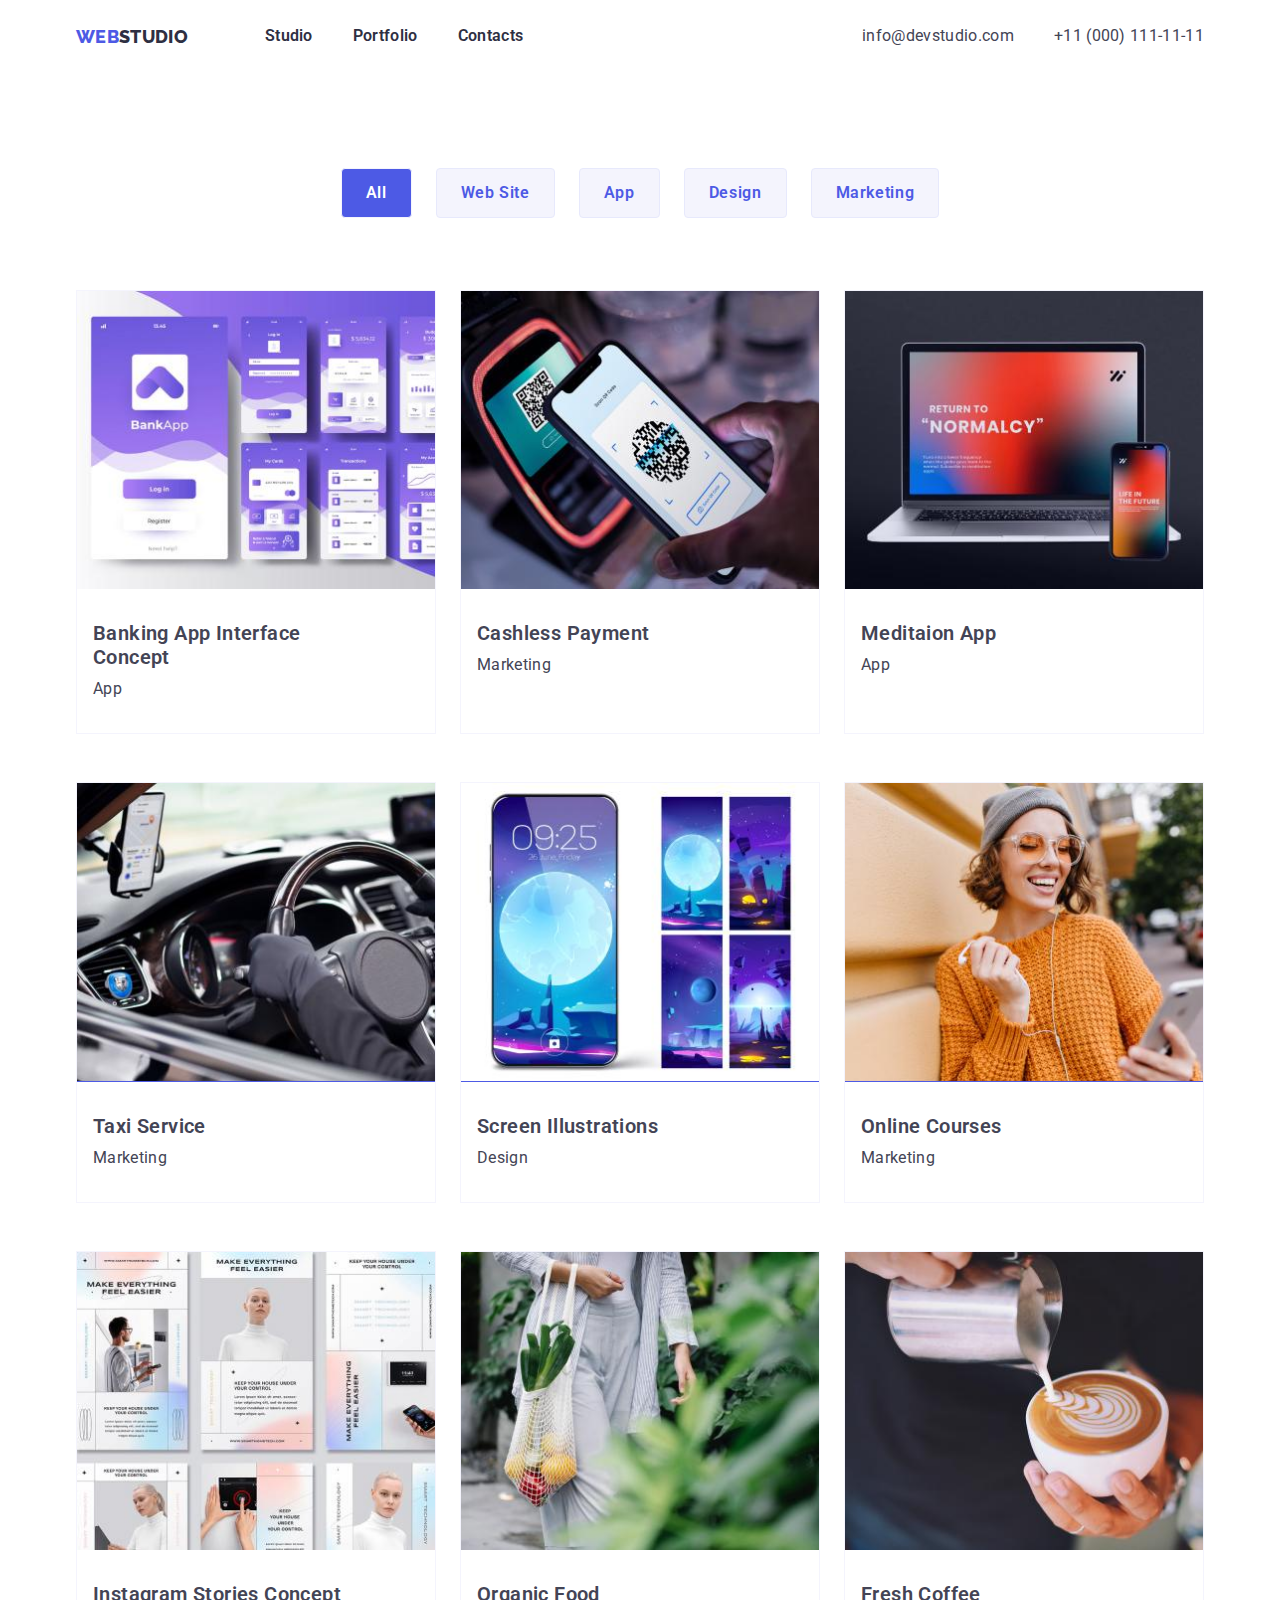
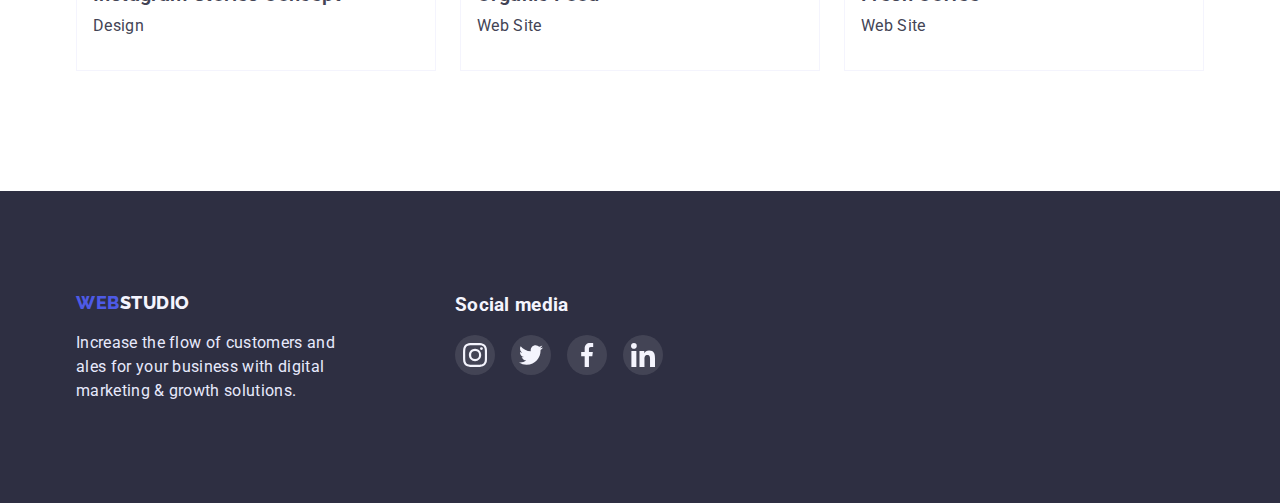
==== portfolio.html @ b6b01c93 "goit-markup-hw-05" ====
<!DOCTYPE html>
<html lang="en">
<head>
    <meta charset="UTF-8">
    <meta http-equiv="X-UA-Compatible" content="IE=edge">
    <meta name="viewport" content="width=device-width, initial-scale=1.0">
    <title>WebStudio</title>
<link rel="preconnect" href="https://fonts.googleapis.com">
<link rel="preconnect" href="https://fonts.gstatic.com" crossorigin>
<link
    href="https://fonts.googleapis.com/css2?family=Montserrat:wght@400;700&family=Raleway:wght@800&family=Roboto:wght@300;400;700&display=swap"
    rel="stylesheet">
<link rel="stylesheet" href="https://cdnjs.cloudflare.com/ajax/libs/modern-normalize/1.0.0/modern-normalize.min.css" >
<link rel="stylesheet" href="./css/styles.css">
</head>
<body>
<header>
    <div class="container header-container">
        <nav class="logo-nav">
            <a class="logo" href="./index.html"><span class="logo-color">web</span>studio</a>
                <ul class="header-nav list">
                    <li class="header-item"><a class="link menu-link" href="./index.html">Studio</a></li>
                    <li class="header-item"><a class="link menu-link" href="./portfolio.html">Portfolio</a></li>
                    <li class="header-item"><a class="link menu-link" href="#">Contacts</a></li>
                </ul>
        </nav>
                <ul class="contacts-iteam list">
                    <li class="contacts-list">
                <a class="contacts-link menu-link" href="mailto:info@devstudio.com">info@devstudio.com</a>
                    </li>
                    <li class="contacts-list">
                <a class="contacts-link menu-link" href="tel:+110001111111">+11 (000) 111-11-11</a>
                    </li>
                </ul>
    </div>
</header>
    <main>
        <section class="main-section">
            <div class="container">
                <h1 class="visually-hidden">Portfolio filter</h1>
                    <ul class="button-iteam list">
                        <li class="button-list">
                            <button class="button btn-all" type="button">All</button>
                        </li>
                        <li class="button-list">
                            <button class="button" type="button">Web Site</button>
                        </li>
                        <li class="button-list">
                            <button class="button" type="button">App</button>
                        </li>
                        <li class="button-list">
                            <button class="button" type="button">Design</button>
                        </li>
                        <li class="button-list">
                            <button class="button button-last" type="button">Marketing</button>
                        </li>
                    </ul>
        
                <ul class="list card-set">
                    <li class="list-item">
                        <article class="card">
                            <div class="card-thumb">
                                
                                <a class="card-link" href="#">
                                    <div class="list-item-img">
                                <img class="card-image" src="./images/img8.jpg" alt="bankapp" width="360">
                                    <p class="overlay">14 Stylish and User-Friendly App Design Concepts · Task Manager App · Calorie Tracker App · Exotic Fruit Ecommerce
                                        App ·
                                        Cloud Storage App</p>
                                        </div>
                            </a>
                            </div>
                            <div class="card-content">
                                <h2 class="card-heading">Banking App Interface Concept</h2>
                                <p class="card-text">App</p>
                            </div>
                        </article>
                    </li>
                    <li class="list-item">
                        <article class="card">
                            <div class="card-thumb">
                                <a class="card-link" href="#">
                                    <div class="list-item-img">
                                <img class="card-image" src="./images/img9.jpg" alt="cashless-payment" width="360">
                                <p class="overlay">14 Stylish and User-Friendly App Design Concepts · Task Manager App · Calorie Tracker App · Exotic
                                    Fruit Ecommerce
                                    App ·
                                    Cloud Storage App</p>
                            </div>
                            </a>
                            </div>
                            <div class="card-content">
                                <h2 class="card-heading">Cashless Payment</h2>
                                <p class="card-text">Marketing</p>
                            </div>  
                        </article>
                    </li>
                    <li class="list-item">
                        <article class="card">
                            <div class="card-thumb">
                                <a class="card-link" href="#">
                                <div class="list-item-img">
                                    <img class="card-image" src="./images/img10.jpg" alt="meditaion-app" width="360">
                                <p class="overlay">14 Stylish and User-Friendly App Design Concepts · Task Manager App · Calorie Tracker App · Exotic
                                    Fruit Ecommerce
                                    App ·
                                    Cloud Storage App</p>
                            </div>
                                </a>
                            </div>
                            <div class="card-content">
                                <h2 class="card-heading">Meditaion App</h2>
                                <p class="card-text">App</p>
                            </div>
                        </article>
                    </li>
                    <li class="list-item">
                        <article class="card">
                            <div class="card-thumb">
                                <a class="card-link" href="#">
                                <div class="list-item-img">
                                    <img class="card-image" src="./images/img11.jpg" alt="taxi-service" width="360">
                                <p class="overlay">14 Stylish and User-Friendly App Design Concepts · Task Manager App · Calorie Tracker App · Exotic
                                    Fruit Ecommerce
                                    App ·
                                    Cloud Storage App</p>
                                </div>
                            </a>
                            </div>
                            <div class="card-content">
                                <h2 class="card-heading">Taxi Service</h2>
                                <p class="card-text">Marketing</p>
               
                            </div>
                        </article>
                    </li>
                    <li class="list-item">
                        <article class="card">
                            <div class="card-thumb">
                                <a class="card-link" href="#">
                                    <div class="list-item-img">
                                <img class="card-image" src="./images/img12.jpg" alt="screen-illustrations" width="360">
                            <p class="overlay">14 Stylish and User-Friendly App Design Concepts · Task Manager App · Calorie Tracker App · Exotic
                                Fruit Ecommerce
                                App ·
                                Cloud Storage App</p>
                                    </div>
                            </a>
                            </div>
                            <div class="card-content">
                                <h2 class="card-heading">Screen Illustrations</h2>
                                <p class="card-text">Design</p> 
                            </div>
                        </article>
                    </li>
                    <li class="list-item">
                        <article class="card">
                            <div class="card-thumb">
                                <a class="card-link" href="#">
                                    <div class="list-item-img">
                                <img class="card-image" src="./images/img13.jpg" alt="online-courses" width="360">
                            <p class="overlay">14 Stylish and User-Friendly App Design Concepts · Task Manager App · Calorie Tracker App · Exotic
                                Fruit Ecommerce
                                App ·
                                Cloud Storage App</p>
                                    </div>
                            </a>
                            </div>
                            <div class="card-content">
                                <h2 class="card-heading">Online Courses</h2>
                                <p class="card-text">Marketing</p>
                            </div>
                        </article>
                    </li>
                    <li class="list-item">
                        <article class="card">
                            <div class="card-thumb">
                                <a class="card-link" href="#">
                                    <div class="list-item-img">
                                <img class="card-image" src="./images/img14.jpg" alt="instagram-stories-concept" width="360">
                            <p class="overlay">14 Stylish and User-Friendly App Design Concepts · Task Manager App · Calorie Tracker App · Exotic
                                Fruit Ecommerce
                                App ·
                                Cloud Storage App</p>
                                    </div>
                            </a>
                            </div>
                            <div class="card-content">
                                <h2 class="card-heading">Instagram Stories Concept</h2>
                                <p class="card-text">Design</p>
                            </div>
                        </article>
                    </li>
                    <li class="list-item">
                        <article class="card">
                            <div class="card-thumb">
                                <a class="card-link" href="#">
                                    <div class="list-item-img">
                                <img class="card-image" src="./images/img15.jpg" alt="organic-food" width="360">
                            <p class="overlay">14 Stylish and User-Friendly App Design Concepts · Task Manager App · Calorie Tracker App · Exotic
                                Fruit Ecommerce
                                App ·
                                Cloud Storage App</p>
                                    </div>
                            </a>
                            </div>
                            <div class="card-content">
                                <h2 class="card-heading">Organic Food</h2>
                                <p class="card-text">Web Site</p>
                            </div>
                        </article>
                    </li>
                    <li class="list-item">
                        <article class="card">
                            <div class="card-thumb">
                                <a class="card-link" href="#">
                                    <div class="list-item-img">
                                <img class="card-image" src="./images/img16.jpg" alt="fresh-coffee" width="360">
                            <p class="overlay">14 Stylish and User-Friendly App Design Concepts · Task Manager App · Calorie Tracker App · Exotic
                                Fruit Ecommerce
                                App ·
                                Cloud Storage App</p>
                                    </div>
                            </a>
                            </div>
                            <div class="card-content">
                                <h2 class="card-heading">Fresh Coffee</h2>
                                <p class="card-text">Web Site</p>
                            </div>
                        </article>
                    </li>
                </ul>
            </div>
        </section>
    </main>
<footer class="footer">
    <div class="container-footer container">
        <div class="container-text">
            <a class="footer-link" href="./index.html"><span class="logo-color">web</span>studio</a>
            <p class="footer-text">Increase the flow of customers and<br>
                ales for your business with digital<br>
                marketing & growth solutions.
            </p>
        </div>
        <div class="social-container">
            <h3 class="name-social ">Social media</h3>
            <ul class="footer-icon-list list">
                <li class="footer-icon-item">
                    <a class="footer-icon-link">
                        <svg class="footer-icon">
                            <use href="./images/icons.svg#icon-instagram_footer"></use>
                        </svg>
                    </a>
                </li>
                <li class="footer-icon-item">
                    <a class="footer-icon-link">
                        <svg class="footer-icon">
                            <use href="./images/icons.svg#icon-twitter_footer"></use>
                        </svg>
                    </a>
                </li>
                <li class="footer-icon-item">
                    <a class="footer-icon-link">
                        <svg class="footer-icon">
                            <use href="./images/icons.svg#icon-facebook_footer"></use>
                        </svg>
                    </a>
                </li>
                <li class="footer-icon-item">
                    <a class="footer-icon-link">
                        <svg class="footer-icon">
                            <use href="./images/icons.svg#icon-linkedin_footer"></use>
                        </svg>
                    </a>
                </li>
            </ul>
        </div>
    </div>
    </div>
</footer>
</body>

</html>
---- css/styles.css ----
html {
    box-sizing: border-box;
}
*,
*::before,
*::after {
    box-sizing: border-box;
    margin: 0;
    padding: 0;
}
:root {
    --accent-color: #4D5AE5;
    --primary-whirte-color: #FFFFFF;
    --color-priority: #2E2F42;
    --color-text: #434455;
    --color-active: #404BBF;
    --color-bg-btn: #F4F4FD;
    --color-footer: #E7E9FC;
    --card-set-gap: 24px;
    --icon-color: #AFB1B8;
    --icon-footer: #31D0AA;
    --icon-customer-border:#8E8F99;
   
    --transition-duration-func: 250ms cubic-bezier(0.4, 0, 0.2, 1);
    /*--btn-shadow: 0px 3px 1px rgba(0, 0, 0, 0.1), 0px 2px 1px rgba(0, 0, 0, 0.08), 0px 2px 2px rgba(0, 0, 0, 0.12);
    --card-shadow: 0px 1px 6px rgba(46, 47, 66, 0.08);*/
}
body {
    font-family: 'Roboto', sans-serif;
    font-weight: 400;
    font-size: 16px;
    line-height: 1.5;
    color: var(--color-text);
    background-color: var(--primary-whirte-color);
    letter-spacing: 0.02em;    
}
.container {
    width: 1158px;
    padding-left: 15px;
    padding-right: 15px;
    margin: 0 auto;
 
}
.container-grid {
    margin-left: auto;
    margin-right: auto;
    padding-bottom: 120px;  
}
h1,
h2,
h3 {
    margin: 0;  
}
p,
ul {
    margin: 0;
}
.header-nav .header-item:active::after {
    content: '';
    display: block;
    width: 100%;
    height: 4px;
    background-color: var(--color-active);
    border-radius: 2px;
        
}
.logo {
    font-family: 'Raleway', sans-serif;
    text-transform: uppercase;
    font-weight: 800;
    font-size: 18px;
    text-transform: uppercase;
    text-decoration: none;
    color: var(--color-priority);
    transition: color var(--transition-duration-func);
}
.overlay {
    position: absolute;
    left: 0;
    top: 0;
    width: 100%;
    height:100%;
    overflow: auto;
    transform: translate(0, 100%);
    transition: transform 500ms linear;
    padding-top: 40px;
    padding-right: 32px;
    padding-bottom: 164px;
    padding-left: 32px;
    background-color: var(--accent-color);
    font-size: 400px;
    color: var(--color-bg-btn);
    font-size: 16px;
    line-height: 1.5;
    letter-spacing: 0.02em;

}
.list-item-img {
    position: relative;
    overflow: hidden;
}

.card-link:focus .overlay,
.card-link:hover .overlay
 {
    transform: translate(0, 0);
}
.section {
    padding-top: 120px;
    padding-bottom: 120px;
}

.logo-color {
    color: var(--accent-color);
}
.logo:hover,   
.logo:focus,
.logo:active {
    font-size: 18px;
    color: var(--accent-color);
}
.header-container {
    display: flex;
    align-items: center; 
}
.section-container {
    padding-top: 96px ;
   padding-bottom: 72px;
   text-align: center;
}
.logo-nav {
    display: flex;
    align-items: center;
}
.header-nav{
    display: flex;   
    color: var(--color-priority);
}
.header-nav .header-item{
    display: block;
    margin-right: 40px;  
        color: var(--color-priority);
transition: color var(--transition-duration-func);
}

.header-nav .header-item:last-child{
    margin-right: 0;
}
.header-nav .link {
    display: block;
    padding-top: 24px;
    padding-bottom: 24px;
    color: var(--color-priority);
    font-weight: 600;
    font-size: 16px;
    line-height: 1.5;
    list-style-type: none;
    text-decoration: none;
}
.menu-link {

    transition: color var(--transition-duration-func), background-color var(--transition-duration-func);
}
 .menu-link:hover,
 .menu-link:focus
 {
    color: var(--accent-color);
}
.menu-link:active
 {
    background-color: var(--primary-whirte-color);
}

.list {
    list-style-type: none;
    padding: 0;
    margin: 0;
}
.visually-hidden {
   position: absolute;
   white-space: nowrap;
   width: 1px;
   height: 1px;
   overflow: hidden;
   border: 0;
   padding: 0;
   clip: rect(0 0 0 0);
   clip-path: inset(50%);
   margin: -1px;
   
}
.contacts-iteam {
    display: flex;
    align-items: center;
    margin-left: auto;
}
.contacts-iteam  .contacts-link {
    display: block;
    padding-top: 24px;
    padding-bottom: 24px;
    font-size: 16px;
    line-height: 1.5;
    color: var(--color-text) ;
    text-decoration: none;
    letter-spacing: 0.02em;
    transition: color var(--transition-duration-func);
}
.contacts-iteam .contacts-list + .contacts-list {
    margin-left: 40px;
}

.contacts-link:hover,
.contacts-link:focus {
    color: var(--accent-color);
}
.contacts-link:active {
    color: var(--color-active);
}
.customers{
    min-width: 1440px;
    margin: 0 auto;
    padding-top: 120px;
    padding-bottom: 120px;
}
.logo {
    margin-right: 77px;
}
.button {
    border-radius: 4px;
    text-align: center;
    box-sizing: border-box;
    align-items: center;
    padding: 12px 24px;
    border: 1px solid var(--color-footer);
    border-radius: 4px;
    list-style: none;
}
.button-list {
    margin-right: 24px;
}
.button-iteam {
    display: flex;
    justify-content: center;
    margin-bottom: 72px;
}
.button-iteam .button-last:last-child {
    margin-right: 0;
}
.button-iteam .button-list:last-child {
    margin-right: 0;
}
.center {
    text-align: center;  
    /*padding-top: 120px; */
}
.center-section {
    text-align: center;
    margin-bottom: 72px;
}
.button-iteam .button {
    font-family: inherit;
    font-weight: 600;
    font-size: 16px;
    line-height: 1.5;
    background-color: var(--color-bg-btn);
    color: var(--accent-color);
    cursor: pointer;
    text-align: center;
    letter-spacing: 0.04em;  
    transition: color var(--transition-duration-func), background-color var(--transition-duration-func), box-shadow var(--transition-duration-func);
}

.button-iteam .button:hover,
.button-iteam .button:focus {
    color: var(--primary-whirte-color);
    background-color: var(--accent-color);
    box-shadow: 0px 3px 1px rgba(0, 0, 0, 0.1), 0px 2px 1px rgba(0, 0, 0, 0.08), 0px 2px 2px rgba(0, 0, 0, 0.12);
}
.button-iteam .button:active {
    color: var(--primary-whirte-color);
    background-color: var(--color-active);
 }
.button.btn-all {
    border-radius: 4px;
    padding: 12px 24px;
    border: 1px solid transparent;
    color: var(--primary-whirte-color) ;
    background-color: var(--accent-color);
    border: 0.5px solid var(--color-bg-btn);
 }
.list-item {
    margin-top: 0;
    background-color: var(--primary-whirte-color);
  
}
.hero {
    background-image: linear-gradient(rgba(46,47,66, 0.7), rgba(46,47,66, 0.7)),
 url("../images/img19.jpg");
    background-position: center;
    background-size: cover;
    background-repeat: no-repeat;
    text-align: center;
    padding-top: 120px;
    padding-bottom: 120px;
    max-width: 1440px;
    margin: 0 auto;
    background-color: var(--color-priority);
}
.button-center {
    display: block;
    padding: 16px 32px;
    margin: 0 auto;
    border-radius: 4px;
    border: 1px solid transparent;
    text-decoration: none;
    transition: color var(--transition-duration-func),cursor var(--transition-duration-func), background-color var(--transition-duration-func), box-shadow var(--transition-duration-func) ;
    color: var(--color-bg-btn);
    background-color: var(--accent-color);
   /* box-shadow: 0px 4px 4px rgba(0, 0, 0, 0.15);*/
    font-family: inherit;
    font-size: 16px;
    line-height: 1.19;
    letter-spacing: 0.02em;  
}
.button-center:hover,
.button-center:focus,
.button-center:active {
    color: var(--primary-whirte-color);
    background-color: var(--color-active);
    cursor: pointer;
    box-shadow: 0px 1px 6px rgba(46, 47, 66, 0.08), 0px 1px 1px rgba(46, 47, 66, 0.16), 0px 2px 1px rgba(46, 47, 66, 0.08);
}
.hero-name {
    margin-bottom: 48px;
    font-family: inherit;
    font-weight: 600;
    font-size: 56px;
    line-height: 1.07;
    letter-spacing: 0.02em;
    color: var(--primary-whirte-color);    
   
}
.team {
    background: var(--color-bg-btn);
}
.item-team {
    display: flex;
    justify-content: center;
    padding: 0;
    gap: 24px;
    background-color: var(--color-bg-btn);;
}
.item-team .team-list {
    box-shadow: 0px 1px 6px rgba(46, 47, 66, 0.08), 0px 1px 1px rgba(46, 47, 66, 0.16), 0px 2px 1px rgba(46, 47, 66, 0.08);
    border: 0.5px solid var(--color-bg-btn);
    border-radius: 0px 0px 4px 4px;
    border-top: none;
    background-color: var(--primary-whirte-color);
    width: calc((100% - (3*24px)) / 4);
}
.item-team .team-name {
    margin-bottom: 8px;
    text-align: center;
}

.team-name-center {
  
    text-align: center;
    margin-bottom: 12px;
}
.team-style {
    padding: 36px 16px ;

}
.social-list{
    display: flex;
    padding: 0;
    justify-content: space-between;
    margin: 0 auto;
        
}
.social-list-link{
    border-radius: 50%;
    width: 40px;
    height: 40px;
    align-items: center;
    justify-content: center;
    display: flex;
    background-repeat: no-repeat;
    background-position: center;
    background-color: var(--accent-color);
}
.social-list-icon {
    fill: var(--color-bg-btn);
    height: 16px;
    width: 16px;
    
}

.social-list-iteam {
    margin-right: 24px;
}
.social-list-iteam:last-child {
    margin-right: 0;
}

.main-section {
    padding-top: 96px ;
    padding-bottom: 120px;

}
.card-set {
    flex-wrap: wrap;
    padding: 0;
    list-style: none;
}
.card {
    max-width: 360px;
    padding: 0;
    border-top: none;
    
}
.card-set {
    display: flex;
    padding: 0;
    margin-right: -24px;
    margin-bottom: -48px;
 
}
.card-set .list-item {
    padding: 0;
    border: 0.5px solid var(--color-bg-btn);
    border-top: none;
    margin-right: 24px;
    margin-bottom: 48px;
    border: 0.5px solid var(--color-bg-btn);
    transition: box-shadow var(--transition-duration-func);
}
.card-set .list-item:hover {

    box-shadow: 0px 1px 6px rgba(46, 47, 66, 0.08), 0px 1px 1px rgba(46, 47, 66, 0.16), 0px 2px 1px rgba(46, 47, 66, 0.08);
}
.card-set .card-heading {
   
    margin-bottom: 8px;
    font-family: 'Roboto', sans-serif;
    font-weight: 600;
    font-size: 20px;
    line-height: 1.2;
    letter-spacing: 0.02em;
}
.card-link {
    display: block;
    background-image: linear-gradient(0deg, rgba(77, 90, 229, 0.1), rgba(77, 90, 229, 0.1));
}
.card-image {
    display: block;
    max-width: 100%;
    height: auto;
}
.card-content {
    border-top: 0;
    padding-top: 32px;
    padding-left: 16px;
    padding-right: 53px;
    padding-bottom: 32px;
}
.card-thumb {
 
    background-blend-mode: soft-light, normal;
}
.card-heading {
    margin-top: 0;  
}
.flex-container {
    display: flex;
    flex-wrap: wrap;
    padding-bottom: 120px;
}
.card-set .list-item {
    flex-basis: calc((100% - 72px) / 3);
}
.card-set > .list-item:nth-child(3n) {
    margin-right: 0;
}
img {
    display: block;
    max-width: 100%; 
}

.customers-list {
    display: flex;
    justify-content: center;
    align-items: center;
    padding: 0;
    fill: var(--icon-customer-border);
       
}
.customers-list .customers-list-item {

    margin-right: 24px;
    width: calc((100% - 120px) / 6);

}
.customers-list-link {
    display: flex;
    justify-content: center;
    align-items: center;
    height: 88px;
    border: 1px solid var(--icon-customer-border);
    border-radius: 4px;
    background-repeat: no-repeat;
    background-position: center;
    color: var(--icon-customer-border);
    transition: color var(--transition-duration-func), border-color var(--transition-duration-func);

}
.customers-list .customers-list-item:last-child{
    margin-right: 0;
}
.customers-list-link:hover,
.customers-list-link:active {
 
    border-color: var(--accent-color);
    color: var(--accent-color);



}
.customers-icon {
    fill: currentColor;
    width: 104px;
    height: 56px;
}

.options {
    padding-top: 0;
}
.container-options {
    border: 1px solid var(--color-bg-btn);
    background-image: linear-gradient(0deg, rgba(77, 90, 229, 0.1), rgba(77, 90, 229, 0.1));
}
.list-options > .list-options-item {
    margin-right: 24px;
}
.list-options .list-options-item:last-child {
    margin-right: 0;
}
.list-options {
    display: flex;
      
}
.priorities {
    margin-bottom: 72px;
   /* padding-top: 120px;*/
    font-weight: 600;
    font-size: 36px;
    line-height: 1.11;
    letter-spacing: 0.02em;
    text-transform: capitalize;
    color: var(--color-priority); 
}
.priorities-list {
    display: flex;
    justify-content: center;
    align-items: center;
    padding: 0;
   
       
       
}

.priorities-list-icon{
    fill: currentColor;
    width: 64px;
    height: 64px;
}
.container-rectangle {
    display: flex;
    justify-content: center;
    align-items: center;
    background-color: var(--color-bg-btn);
    height: 112px;
    margin-bottom: 8px;
    border-radius: 4px;
}
 .title {
    margin-bottom: 8px;   
}
 .list-title {
    display: flex;
    padding: 0px;
    gap: 24px; 
}
.list-title-item {
    flex-basis: calc((100% - (3 * 24px)) / 4);
  
    background-color: var(--primary-whirte-color);    
}
 .list-title > .list-title-item:last-child {
    margin-right: 0;  
}
.footer {
    background: var(--color-priority);
    color: var(--color-bg-btn);
    padding-top: 100px;
    padding-bottom: 100px;
}
.footer-text{
    margin-top: 16px;
    font-size: 16px;
    line-height: 1.5;
    letter-spacing: 0.02em;
    color: var(--color-footer);
     
}
.footer-link {
    display: block;
    justify-content: center;
    font-family: 'Raleway', sans-serif;
    text-transform: uppercase;
    font-weight: 800;
    font-size: 18px;
    line-height: 1.33;
    letter-spacing: 0.03em;
    text-decoration: none;
    color: var(--color-bg-btn);
    transition: color var(--transition-duration-func);
}
.footer-link:hover {
    color: var(--accent-color);
}
.footer-icon-list {
    display: flex;
    justify-content: start;
    align-items: center;
    padding: 0;
    margin-top: 16px;
}
.footer-icon-list .footer-icon-item {
    margin-right: 16px;
   /* justify-content: center;
    align-items: center;*/
}
.footer-icon-link {
    border-radius: 50%;
    width: 40px;
    height: 40px;
    align-items: center;
    justify-content: center;
    display: flex;
    background-repeat: no-repeat;
    background-position: center;
    background-color: rgba(255, 255, 255, 0.1);
    cursor: pointer;
    transition: background-color var(--transition-duration-func);
}
.footer-icon {
    fill: var(--color-bg-btn);
    height: 24px;
    width: 24px;
}
.footer-icon-list .footer-icon-item:last-child {
    margin-right: 0;
}
.footer-icon-link:hover,
.footer-icon-link:active {
    background-color: var(--icon-footer);
    
}
.container-footer{
    display: flex;
    justify-content: flex-start;
    align-items: flex-start;
}

.social-container {
    display: block;
    align-items: center;
    margin-left: 120px;
   
}
.name-social {
    margin: 0 auto;
}
.container-text {

    align-items: flex-start;
    justify-content: flex-start;
}
.backdrop {
    position: fixed;
    z-index: 100;
    top: 0;
    left: 0;
    transition: opacity var(--transition-duration-func), visibility var(--transition-duration-func);
    width: 100%;
    height: 100%;
    background-color: rgba(46, 47, 66, 0.4);
}
.modal {
    position: absolute;
    top: 50%;
    left: 50%;
    transform: translate(-50%, -50%);
    width: 408px;
    height: 576px;
    background-color: #FCFCFC;
    box-shadow: 0px 1px 1px rgba(0, 0, 0, 0.14), 0px 1px 3px rgba(0, 0, 0, 0.12), 0px 2px 1px rgba(0, 0, 0, 0.2);
    border-radius: 4px;
    transition: opacity var(--transition-duration-func) 200ms, transform var(--transition-duration-func) 200ms;
   
}
.modal-close-btn-icon {
    width: 8px;
    height: 8px;
    fill: currentColor;
    transition: color var(--transition-duration-func);
   
   
}
.modal-close-btn {
    position: absolute;
    top: 24px;
    right: 24px;
    display: flex;
    justify-content: center;
    align-items: center;
    width: 24px;
    height: 24px;
    background-color: var(--color-footer);
    border-radius: 50%;
    border: 1px solid rgba(0, 0, 0, 0.1);
    padding: 0;
    cursor: pointer;
    transition: background-color var(--transition-duration-func), color var(--transition-duration-func);

}
.modal-close-btn:active {
    color: var(--primary-whirte-color);
    background-color: var(--color-active);
}
.backdrop.is-hidden {
    opacity: 0;
    visibility: hidden;
    pointer-events: none;
}
.backdrop.is-hidden .modal {
    transform: translate(-50%, -70%);
    opacity: 0;
 
}
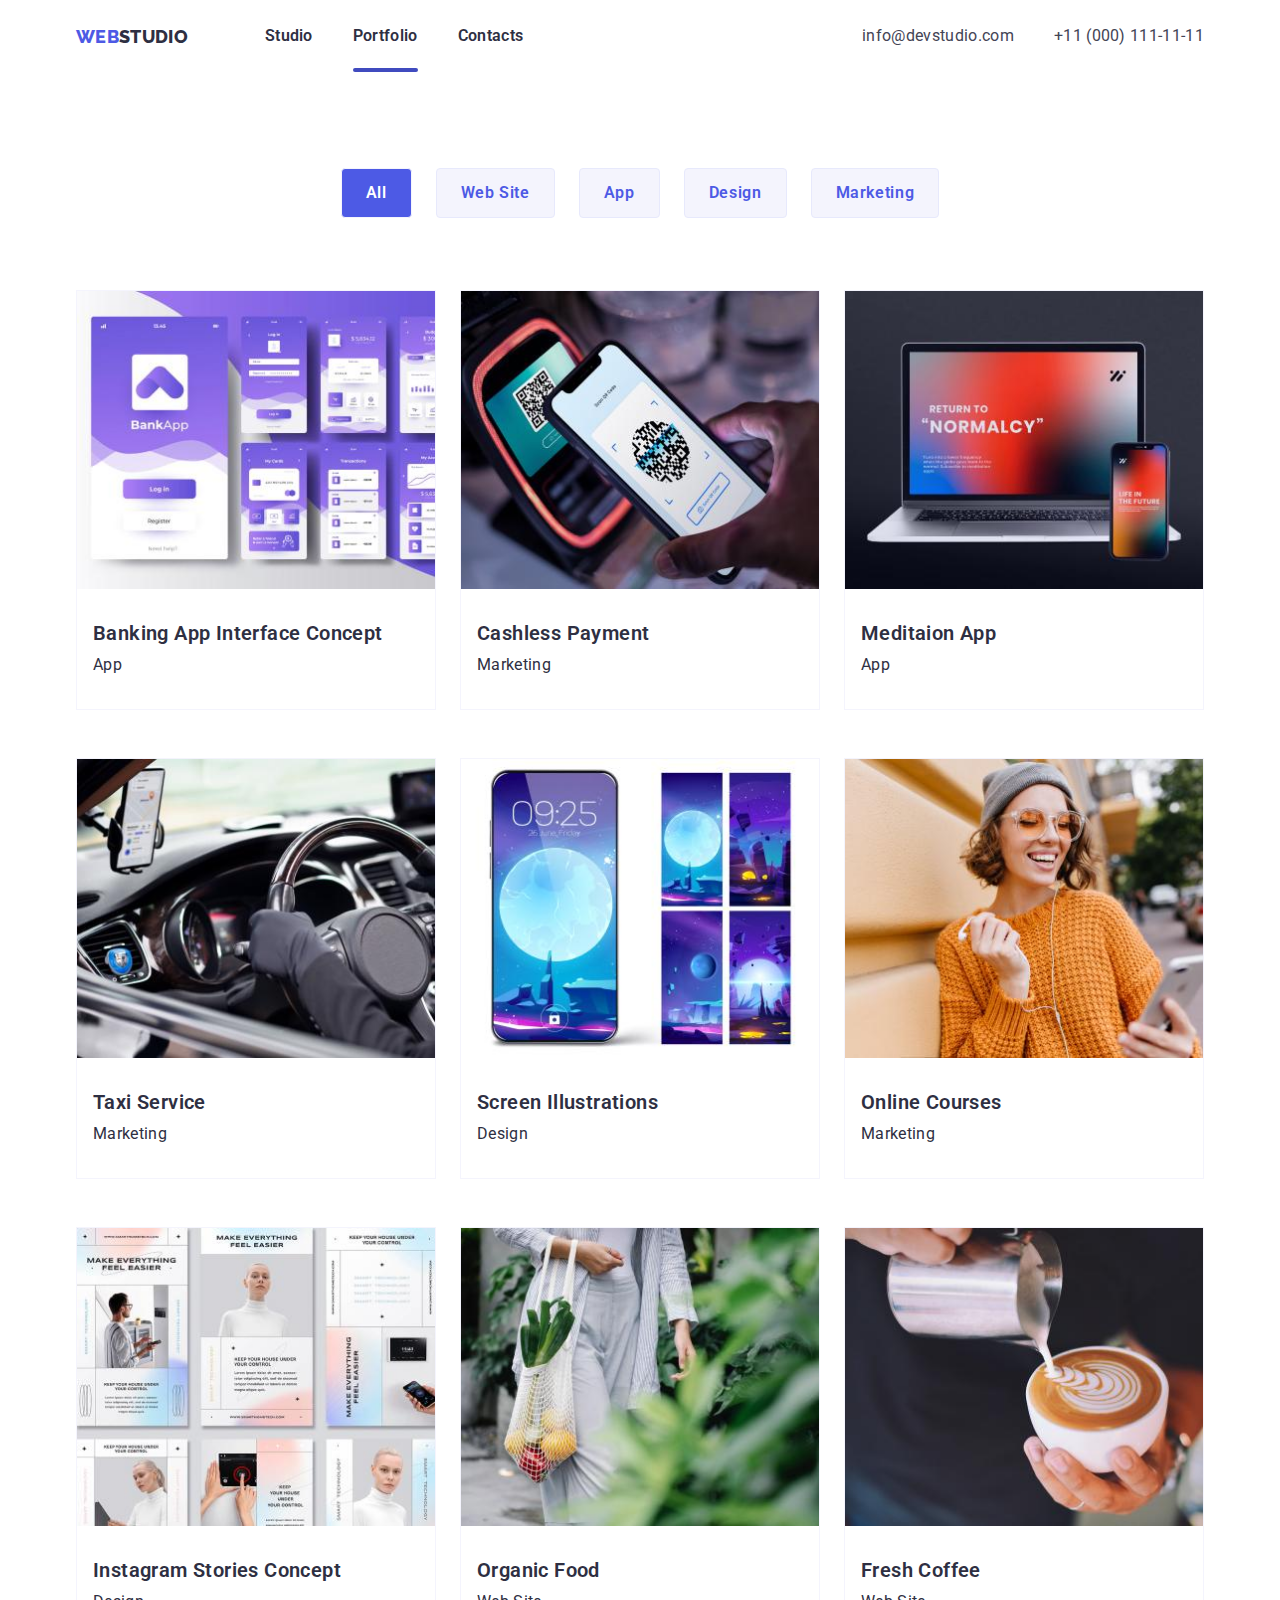
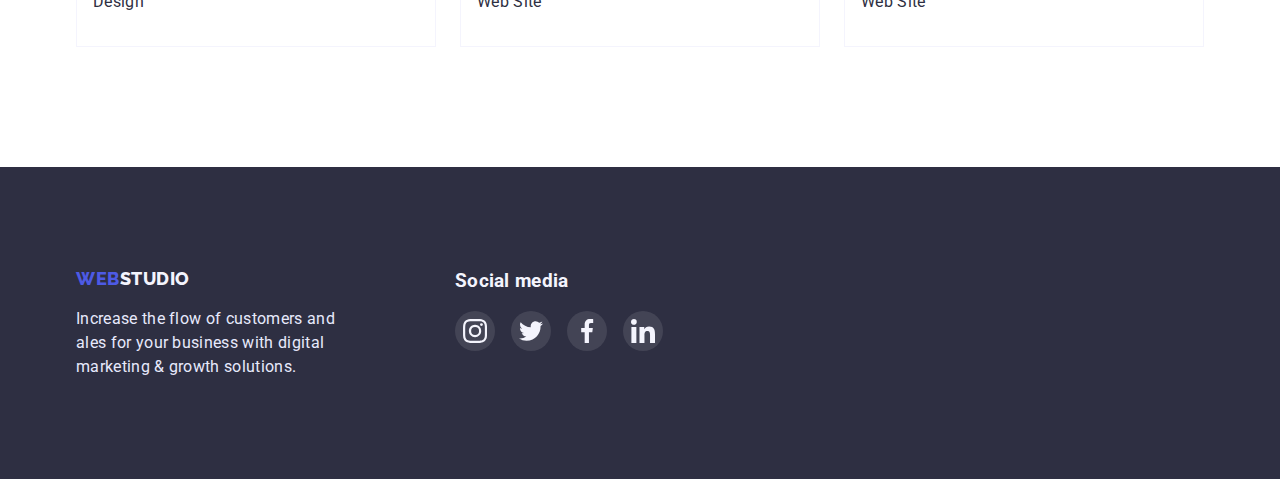
==== commit 8129f838: "update" ====
--- a/portfolio.html
+++ b/portfolio.html
@@ -20,7 +20,7 @@
             <a class="logo" href="./index.html"><span class="logo-color">web</span>studio</a>
                 <ul class="header-nav list">
                     <li class="header-item"><a class="link menu-link" href="./index.html">Studio</a></li>
-                    <li class="header-item"><a class="link menu-link" href="./portfolio.html">Portfolio</a></li>
+                    <li class="header-item"><a class="link menu-link current" href="./portfolio.html">Portfolio</a></li>
                     <li class="header-item"><a class="link menu-link" href="#">Contacts</a></li>
                 </ul>
         </nav>
@@ -58,176 +58,140 @@
         
                 <ul class="list card-set">
                     <li class="list-item">
-                        <article class="card">
-                            <div class="card-thumb">
-                                
-                                <a class="card-link" href="#">
-                                    <div class="list-item-img">
+                 
+                        <a class="card-link list-item-img" href="#">
+                                   <div class="card-list-img-wrapper">
                                 <img class="card-image" src="./images/img8.jpg" alt="bankapp" width="360">
-                                    <p class="overlay">14 Stylish and User-Friendly App Design Concepts · Task Manager App · Calorie Tracker App · Exotic Fruit Ecommerce
+                                <p class="overlay">14 Stylish and User-Friendly App Design Concepts · Task Manager App · Calorie Tracker App · Exotic Fruit Ecommerce
                                         App ·
-                                        Cloud Storage App</p>
-                                        </div>
-                            </a>
-                            </div>
-                            <div class="card-content">
+                                        Cloud Storage App</p>        
+                           </div>
+                        <div class="card-content">
                                 <h2 class="card-heading">Banking App Interface Concept</h2>
                                 <p class="card-text">App</p>
                             </div>
-                        </article>
-                    </li>
-                    <li class="list-item">
-                        <article class="card">
-                            <div class="card-thumb">
-                                <a class="card-link" href="#">
-                                    <div class="list-item-img">
+                </a>
+                   </li>
+                    <li class="list-item">
+                
+                                <a class="card-link list-item-img" href="#">
+                                    <div class="card-list-img-wrapper">
                                 <img class="card-image" src="./images/img9.jpg" alt="cashless-payment" width="360">
                                 <p class="overlay">14 Stylish and User-Friendly App Design Concepts · Task Manager App · Calorie Tracker App · Exotic
                                     Fruit Ecommerce
                                     App ·
                                     Cloud Storage App</p>
                             </div>
-                            </a>
-                            </div>
-                            <div class="card-content">
+                 <div class="card-content">
                                 <h2 class="card-heading">Cashless Payment</h2>
                                 <p class="card-text">Marketing</p>
                             </div>  
-                        </article>
-                    </li>
-                    <li class="list-item">
-                        <article class="card">
-                            <div class="card-thumb">
-                                <a class="card-link" href="#">
-                                <div class="list-item-img">
+                       </a>
+                    </li>
+                    <li class="list-item">
+                     <a class="card-link list-item-img" href="#">
+                            <div class="card-list-img-wrapper">
                                     <img class="card-image" src="./images/img10.jpg" alt="meditaion-app" width="360">
                                 <p class="overlay">14 Stylish and User-Friendly App Design Concepts · Task Manager App · Calorie Tracker App · Exotic
                                     Fruit Ecommerce
                                     App ·
                                     Cloud Storage App</p>
                             </div>
-                                </a>
-                            </div>
-                            <div class="card-content">
+                         <div class="card-content">
                                 <h2 class="card-heading">Meditaion App</h2>
                                 <p class="card-text">App</p>
                             </div>
-                        </article>
-                    </li>
-                    <li class="list-item">
-                        <article class="card">
-                            <div class="card-thumb">
-                                <a class="card-link" href="#">
-                                <div class="list-item-img">
+                    </a>
+                    </li>
+                    <li class="list-item">
+                                <a class="card-link list-item-img" href="#">
+                            <div class="card-list-img-wrapper">
                                     <img class="card-image" src="./images/img11.jpg" alt="taxi-service" width="360">
                                 <p class="overlay">14 Stylish and User-Friendly App Design Concepts · Task Manager App · Calorie Tracker App · Exotic
                                     Fruit Ecommerce
                                     App ·
                                     Cloud Storage App</p>
                                 </div>
-                            </a>
-                            </div>
-                            <div class="card-content">
+                           <div class="card-content">
                                 <h2 class="card-heading">Taxi Service</h2>
                                 <p class="card-text">Marketing</p>
-               
-                            </div>
-                        </article>
-                    </li>
-                    <li class="list-item">
-                        <article class="card">
-                            <div class="card-thumb">
-                                <a class="card-link" href="#">
-                                    <div class="list-item-img">
+               </div>
+                    </a>
+                    </li>
+                    <li class="list-item">
+                     <a class="card-link list-item-img" href="#">
+                                    <div class="card-list-img-wrapper">
                                 <img class="card-image" src="./images/img12.jpg" alt="screen-illustrations" width="360">
                             <p class="overlay">14 Stylish and User-Friendly App Design Concepts · Task Manager App · Calorie Tracker App · Exotic
                                 Fruit Ecommerce
                                 App ·
                                 Cloud Storage App</p>
                                     </div>
-                            </a>
-                            </div>
                             <div class="card-content">
                                 <h2 class="card-heading">Screen Illustrations</h2>
                                 <p class="card-text">Design</p> 
                             </div>
-                        </article>
-                    </li>
-                    <li class="list-item">
-                        <article class="card">
-                            <div class="card-thumb">
-                                <a class="card-link" href="#">
-                                    <div class="list-item-img">
+                        </a>
+                    </li>
+                    <li class="list-item">
+                             <a class="card-link list-item-img" href="#">
+                                    <div class="card-list-img-wrapper">
                                 <img class="card-image" src="./images/img13.jpg" alt="online-courses" width="360">
                             <p class="overlay">14 Stylish and User-Friendly App Design Concepts · Task Manager App · Calorie Tracker App · Exotic
                                 Fruit Ecommerce
                                 App ·
                                 Cloud Storage App</p>
                                     </div>
-                            </a>
-                            </div>
                             <div class="card-content">
                                 <h2 class="card-heading">Online Courses</h2>
                                 <p class="card-text">Marketing</p>
                             </div>
-                        </article>
-                    </li>
-                    <li class="list-item">
-                        <article class="card">
-                            <div class="card-thumb">
-                                <a class="card-link" href="#">
-                                    <div class="list-item-img">
+                    </a>
+                    </li>
+                    <li class="list-item">
+                                <a class="card-link list-item-img" href="#">
+                                    <div class="card-list-img-wrapper">
                                 <img class="card-image" src="./images/img14.jpg" alt="instagram-stories-concept" width="360">
                             <p class="overlay">14 Stylish and User-Friendly App Design Concepts · Task Manager App · Calorie Tracker App · Exotic
                                 Fruit Ecommerce
                                 App ·
                                 Cloud Storage App</p>
                                     </div>
-                            </a>
-                            </div>
                             <div class="card-content">
                                 <h2 class="card-heading">Instagram Stories Concept</h2>
                                 <p class="card-text">Design</p>
                             </div>
-                        </article>
-                    </li>
-                    <li class="list-item">
-                        <article class="card">
-                            <div class="card-thumb">
-                                <a class="card-link" href="#">
-                                    <div class="list-item-img">
+                        </a>
+                    </li>
+                    <li class="list-item">
+                       <a class="card-link list-item-img" href="#">
+                                <div class="card-list-img-wrapper">
                                 <img class="card-image" src="./images/img15.jpg" alt="organic-food" width="360">
                             <p class="overlay">14 Stylish and User-Friendly App Design Concepts · Task Manager App · Calorie Tracker App · Exotic
                                 Fruit Ecommerce
                                 App ·
                                 Cloud Storage App</p>
                                     </div>
-                            </a>
-                            </div>
                             <div class="card-content">
                                 <h2 class="card-heading">Organic Food</h2>
                                 <p class="card-text">Web Site</p>
                             </div>
-                        </article>
-                    </li>
-                    <li class="list-item">
-                        <article class="card">
-                            <div class="card-thumb">
-                                <a class="card-link" href="#">
-                                    <div class="list-item-img">
+                        </a>
+                    </li>
+                    <li class="list-item">
+                       <a class="card-link list-item-img" href="#">
+                                    <div class="card-list-img-wrapper">
                                 <img class="card-image" src="./images/img16.jpg" alt="fresh-coffee" width="360">
                             <p class="overlay">14 Stylish and User-Friendly App Design Concepts · Task Manager App · Calorie Tracker App · Exotic
                                 Fruit Ecommerce
                                 App ·
                                 Cloud Storage App</p>
                                     </div>
-                            </a>
-                            </div>
                             <div class="card-content">
                                 <h2 class="card-heading">Fresh Coffee</h2>
                                 <p class="card-text">Web Site</p>
                             </div>
-                        </article>
+                        </a>
                     </li>
                 </ul>
             </div>
--- a/css/styles.css
+++ b/css/styles.css
@@ -55,14 +55,26 @@
 ul {
     margin: 0;
 }
-.header-nav .header-item:active::after {
+.header-nav .menu-link {
+    display: block;
+    padding-top: 24px;
+    padding-bottom: 24px;
+}
+.current::after
+
+ {
+   position: absolute;
     content: '';
-    display: block;
     width: 100%;
     height: 4px;
+    left: 0;
+    bottom: 0;
     background-color: var(--color-active);
     border-radius: 2px;
         
+}
+.current {
+
 }
 .logo {
     font-family: 'Raleway', sans-serif;
@@ -79,9 +91,9 @@
     left: 0;
     top: 0;
     width: 100%;
-    height:100%;
-    overflow: auto;
-    transform: translate(0, 100%);
+    height:300px;
+
+  transform: translate(0, 100%);
     transition: transform 500ms linear;
     padding-top: 40px;
     padding-right: 32px;
@@ -96,11 +108,11 @@
 
 }
 .list-item-img {
-    position: relative;
-    overflow: hidden;
-}
-
-.card-link:focus .overlay,
+    
+    display: block;
+
+}
+
 .card-link:hover .overlay
  {
     transform: translate(0, 0);
@@ -125,8 +137,8 @@
 }
 .section-container {
     padding-top: 96px ;
-   padding-bottom: 72px;
-   text-align: center;
+    padding-bottom: 72px;
+    text-align: center;
 }
 .logo-nav {
     display: flex;
@@ -137,12 +149,17 @@
     color: var(--color-priority);
 }
 .header-nav .header-item{
+    position: relative;
     display: block;
     margin-right: 40px;  
-        color: var(--color-priority);
-transition: color var(--transition-duration-func);
-}
-
+    padding: 0;
+    color: var(--color-priority);
+    transition: color var(--transition-duration-func);
+}
+.link {
+    padding: 0;
+    margin: 0;
+}
 .header-nav .header-item:last-child{
     margin-right: 0;
 }
@@ -162,13 +179,14 @@
     transition: color var(--transition-duration-func), background-color var(--transition-duration-func);
 }
  .menu-link:hover,
- .menu-link:focus
+ .menu-link:focus,
+.menu-link:active
  {
     color: var(--accent-color);
 }
 .menu-link:active
  {
-    background-color: var(--primary-whirte-color);
+    background-color: var(--color-active);
 }
 
 .list {
@@ -272,6 +290,7 @@
 
 .button-iteam .button:hover,
 .button-iteam .button:focus {
+    border: 1px solid var(--accent-color);
     color: var(--primary-whirte-color);
     background-color: var(--accent-color);
     box-shadow: 0px 3px 1px rgba(0, 0, 0, 0.1), 0px 2px 1px rgba(0, 0, 0, 0.08), 0px 2px 2px rgba(0, 0, 0, 0.12);
@@ -448,10 +467,13 @@
     font-size: 20px;
     line-height: 1.2;
     letter-spacing: 0.02em;
+    color: var(--color-priority);
 }
 .card-link {
-    display: block;
-    background-image: linear-gradient(0deg, rgba(77, 90, 229, 0.1), rgba(77, 90, 229, 0.1));
+list-style-type: none;
+    text-decoration: none;
+    display: block;
+  background-image: linear-gradient(0deg, rgba(77, 90, 229, 0.1), rgba(77, 90, 229, 0.1));
 }
 .card-image {
     display: block;
@@ -462,12 +484,14 @@
     border-top: 0;
     padding-top: 32px;
     padding-left: 16px;
-    padding-right: 53px;
+    padding-right: 16px;
     padding-bottom: 32px;
-}
-.card-thumb {
- 
-    background-blend-mode: soft-light, normal;
+    color: var(--color-priority);
+    background-color: var(--primary-whirte-color);
+}
+.card-list-img-wrapper {
+    position: relative;
+    overflow: hidden;
 }
 .card-heading {
     margin-top: 0;  
@@ -480,9 +504,9 @@
 .card-set .list-item {
     flex-basis: calc((100% - 72px) / 3);
 }
-.card-set > .list-item:nth-child(3n) {
+/*.card-set > .list-item:nth-child(3n) {
     margin-right: 0;
-}
+}*/
 img {
     display: block;
     max-width: 100%; 
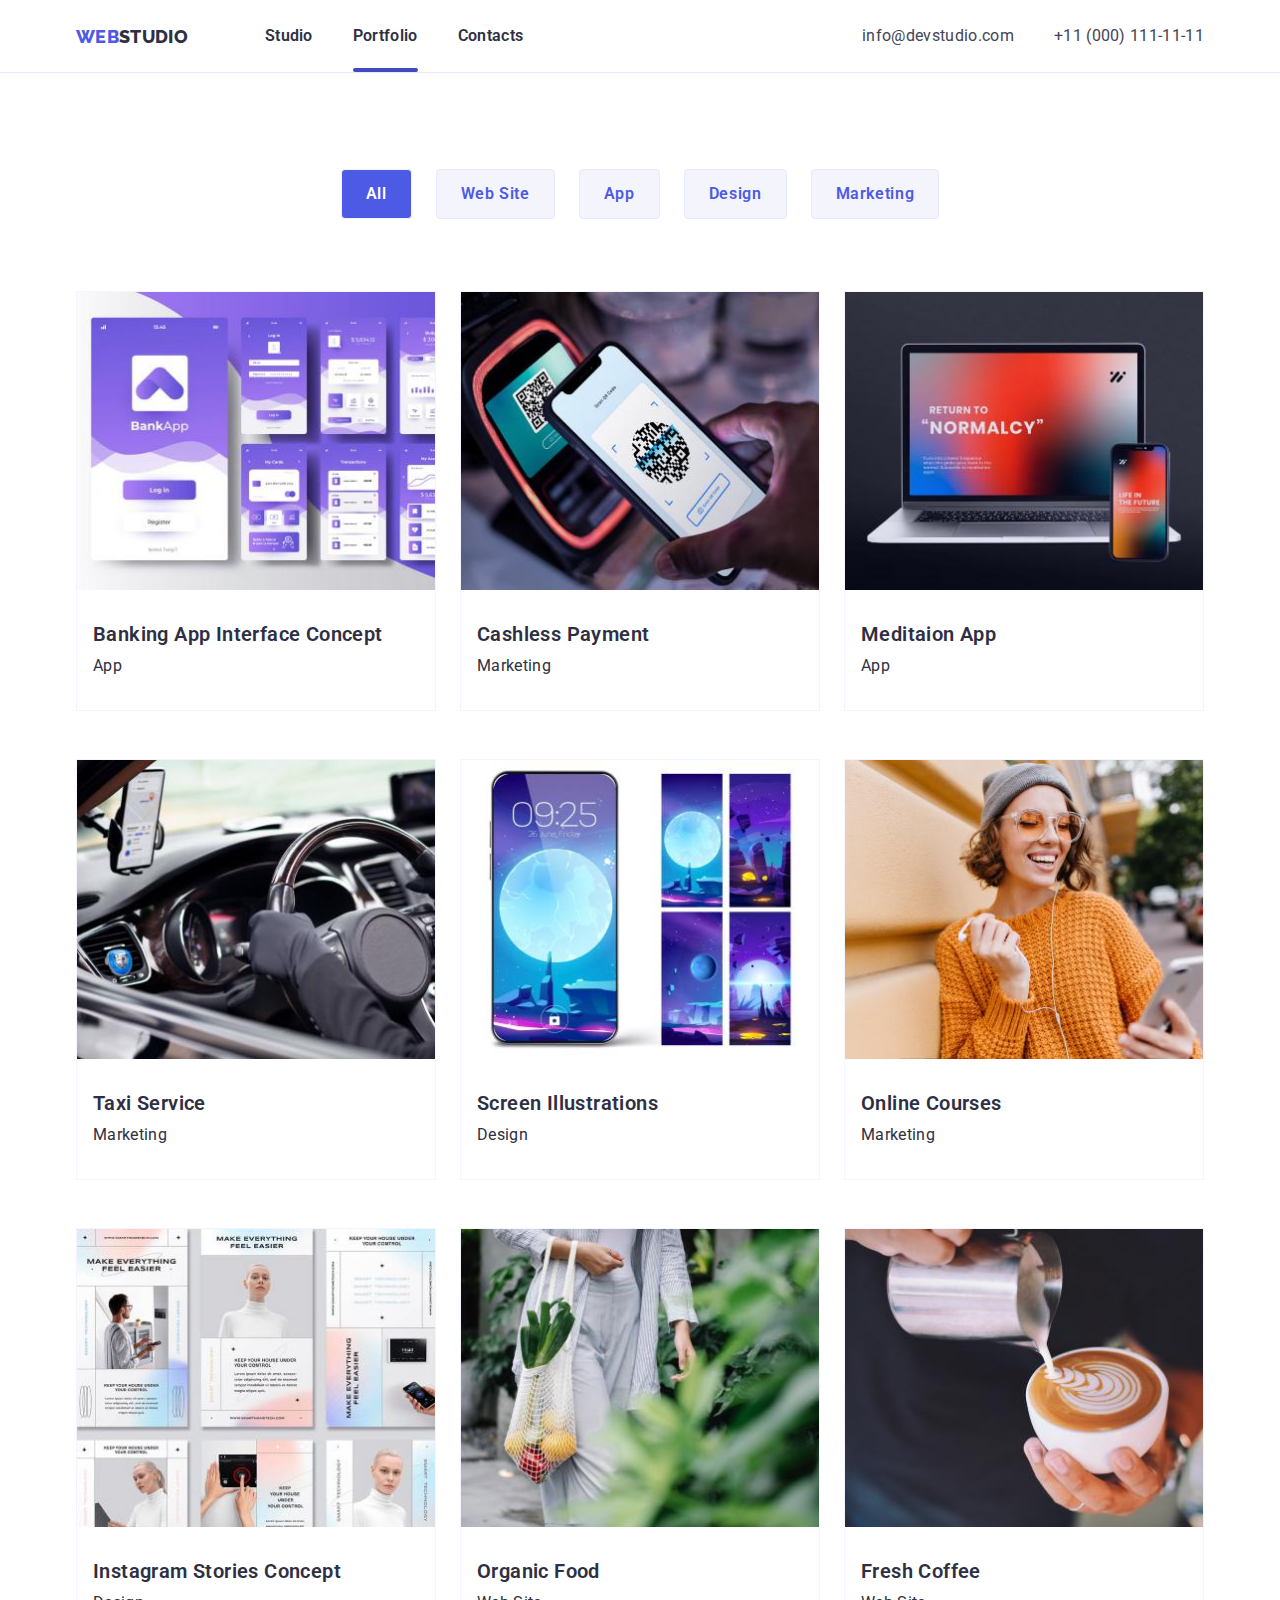
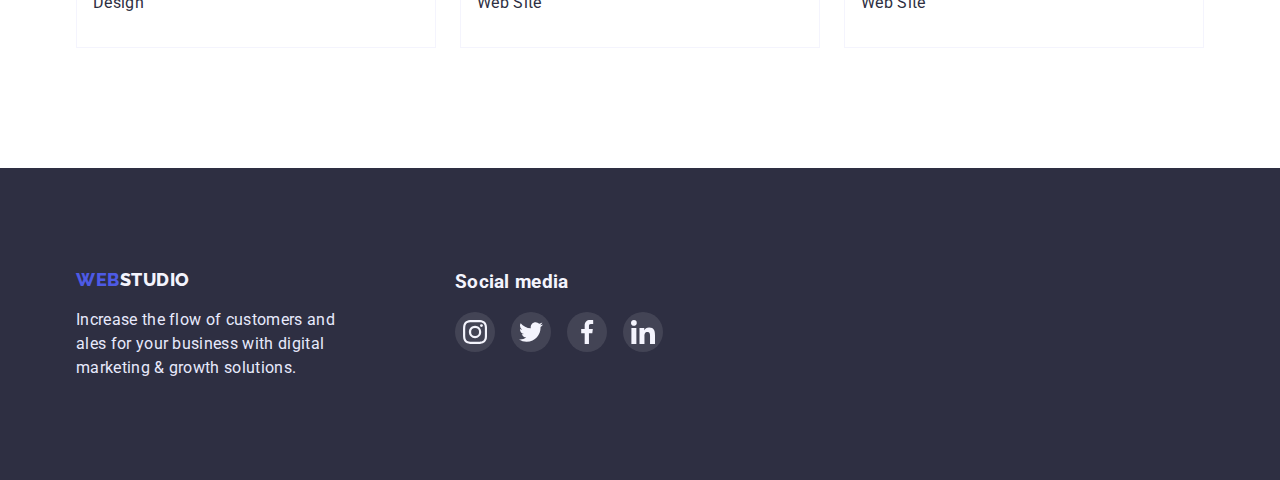
==== commit 6671981f: "update" ====
--- a/portfolio.html
+++ b/portfolio.html
@@ -14,7 +14,7 @@
 <link rel="stylesheet" href="./css/styles.css">
 </head>
 <body>
-<header>
+<header class="header-border">
     <div class="container header-container">
         <nav class="logo-nav">
             <a class="logo" href="./index.html"><span class="logo-color">web</span>studio</a>
@@ -62,9 +62,11 @@
                         <a class="card-link list-item-img" href="#">
                                    <div class="card-list-img-wrapper">
                                 <img class="card-image" src="./images/img8.jpg" alt="bankapp" width="360">
-                                <p class="overlay">14 Stylish and User-Friendly App Design Concepts · Task Manager App · Calorie Tracker App · Exotic Fruit Ecommerce
+                               <div class="overlay">
+                                <p>14 Stylish and User-Friendly App Design Concepts · Task Manager App · Calorie Tracker App · Exotic Fruit Ecommerce
                                         App ·
-                                        Cloud Storage App</p>        
+                                        Cloud Storage App</p>     
+                                        </div>
                            </div>
                         <div class="card-content">
                                 <h2 class="card-heading">Banking App Interface Concept</h2>
@@ -77,10 +79,12 @@
                                 <a class="card-link list-item-img" href="#">
                                     <div class="card-list-img-wrapper">
                                 <img class="card-image" src="./images/img9.jpg" alt="cashless-payment" width="360">
-                                <p class="overlay">14 Stylish and User-Friendly App Design Concepts · Task Manager App · Calorie Tracker App · Exotic
+                                <div class="overlay">
+                                <p>14 Stylish and User-Friendly App Design Concepts · Task Manager App · Calorie Tracker App · Exotic
                                     Fruit Ecommerce
                                     App ·
                                     Cloud Storage App</p>
+                                </div>
                             </div>
                  <div class="card-content">
                                 <h2 class="card-heading">Cashless Payment</h2>
@@ -92,10 +96,12 @@
                      <a class="card-link list-item-img" href="#">
                             <div class="card-list-img-wrapper">
                                     <img class="card-image" src="./images/img10.jpg" alt="meditaion-app" width="360">
-                                <p class="overlay">14 Stylish and User-Friendly App Design Concepts · Task Manager App · Calorie Tracker App · Exotic
+                                <div class="overlay">
+                                    <p>14 Stylish and User-Friendly App Design Concepts · Task Manager App · Calorie Tracker App · Exotic
                                     Fruit Ecommerce
                                     App ·
                                     Cloud Storage App</p>
+                                </div>
                             </div>
                          <div class="card-content">
                                 <h2 class="card-heading">Meditaion App</h2>
@@ -107,10 +113,12 @@
                                 <a class="card-link list-item-img" href="#">
                             <div class="card-list-img-wrapper">
                                     <img class="card-image" src="./images/img11.jpg" alt="taxi-service" width="360">
-                                <p class="overlay">14 Stylish and User-Friendly App Design Concepts · Task Manager App · Calorie Tracker App · Exotic
+                                <div class="overlay">
+                                    <p>14 Stylish and User-Friendly App Design Concepts · Task Manager App · Calorie Tracker App · Exotic
                                     Fruit Ecommerce
                                     App ·
                                     Cloud Storage App</p>
+                                    </div>
                                 </div>
                            <div class="card-content">
                                 <h2 class="card-heading">Taxi Service</h2>
@@ -122,10 +130,12 @@
                      <a class="card-link list-item-img" href="#">
                                     <div class="card-list-img-wrapper">
                                 <img class="card-image" src="./images/img12.jpg" alt="screen-illustrations" width="360">
-                            <p class="overlay">14 Stylish and User-Friendly App Design Concepts · Task Manager App · Calorie Tracker App · Exotic
-                                Fruit Ecommerce
-                                App ·
-                                Cloud Storage App</p>
+                            <div class="overlay">
+                                <p>14 Stylish and User-Friendly App Design Concepts · Task Manager App · Calorie Tracker App · Exotic
+                                Fruit Ecommerce
+                                App ·
+                                Cloud Storage App</p>
+                                    </div>
                                     </div>
                             <div class="card-content">
                                 <h2 class="card-heading">Screen Illustrations</h2>
@@ -137,11 +147,13 @@
                              <a class="card-link list-item-img" href="#">
                                     <div class="card-list-img-wrapper">
                                 <img class="card-image" src="./images/img13.jpg" alt="online-courses" width="360">
-                            <p class="overlay">14 Stylish and User-Friendly App Design Concepts · Task Manager App · Calorie Tracker App · Exotic
-                                Fruit Ecommerce
-                                App ·
-                                Cloud Storage App</p>
-                                    </div>
+                            <div class="overlay">
+                                <p>14 Stylish and User-Friendly App Design Concepts · Task Manager App · Calorie Tracker App · Exotic
+                                Fruit Ecommerce
+                                App ·
+                                Cloud Storage App</p>
+                                    </div> 
+                                </div>
                             <div class="card-content">
                                 <h2 class="card-heading">Online Courses</h2>
                                 <p class="card-text">Marketing</p>
@@ -152,10 +164,12 @@
                                 <a class="card-link list-item-img" href="#">
                                     <div class="card-list-img-wrapper">
                                 <img class="card-image" src="./images/img14.jpg" alt="instagram-stories-concept" width="360">
-                            <p class="overlay">14 Stylish and User-Friendly App Design Concepts · Task Manager App · Calorie Tracker App · Exotic
-                                Fruit Ecommerce
-                                App ·
-                                Cloud Storage App</p>
+                            <div class="overlay">
+                                <p>14 Stylish and User-Friendly App Design Concepts · Task Manager App · Calorie Tracker App · Exotic
+                                Fruit Ecommerce
+                                App ·
+                                Cloud Storage App</p>
+                                    </div>
                                     </div>
                             <div class="card-content">
                                 <h2 class="card-heading">Instagram Stories Concept</h2>
@@ -167,11 +181,13 @@
                        <a class="card-link list-item-img" href="#">
                                 <div class="card-list-img-wrapper">
                                 <img class="card-image" src="./images/img15.jpg" alt="organic-food" width="360">
-                            <p class="overlay">14 Stylish and User-Friendly App Design Concepts · Task Manager App · Calorie Tracker App · Exotic
-                                Fruit Ecommerce
-                                App ·
-                                Cloud Storage App</p>
-                                    </div>
+                        <div class="overlay">
+                                <p>14 Stylish and User-Friendly App Design Concepts · Task Manager App · Calorie Tracker App · Exotic
+                                Fruit Ecommerce
+                                App ·
+                                Cloud Storage App</p>
+                                    </div>
+                                </div>
                             <div class="card-content">
                                 <h2 class="card-heading">Organic Food</h2>
                                 <p class="card-text">Web Site</p>
@@ -182,10 +198,12 @@
                        <a class="card-link list-item-img" href="#">
                                     <div class="card-list-img-wrapper">
                                 <img class="card-image" src="./images/img16.jpg" alt="fresh-coffee" width="360">
-                            <p class="overlay">14 Stylish and User-Friendly App Design Concepts · Task Manager App · Calorie Tracker App · Exotic
-                                Fruit Ecommerce
-                                App ·
-                                Cloud Storage App</p>
+                            <div class="overlay">
+                                <p>14 Stylish and User-Friendly App Design Concepts · Task Manager App · Calorie Tracker App · Exotic
+                                Fruit Ecommerce
+                                App ·
+                                Cloud Storage App</p>
+                                    </div>
                                     </div>
                             <div class="card-content">
                                 <h2 class="card-heading">Fresh Coffee</h2>
--- a/css/styles.css
+++ b/css/styles.css
@@ -131,9 +131,13 @@
     font-size: 18px;
     color: var(--accent-color);
 }
+.header-border {
+border-bottom: 1px solid #E7E9FC;
+}
 .header-container {
     display: flex;
     align-items: center; 
+   
 }
 .section-container {
     padding-top: 96px ;
